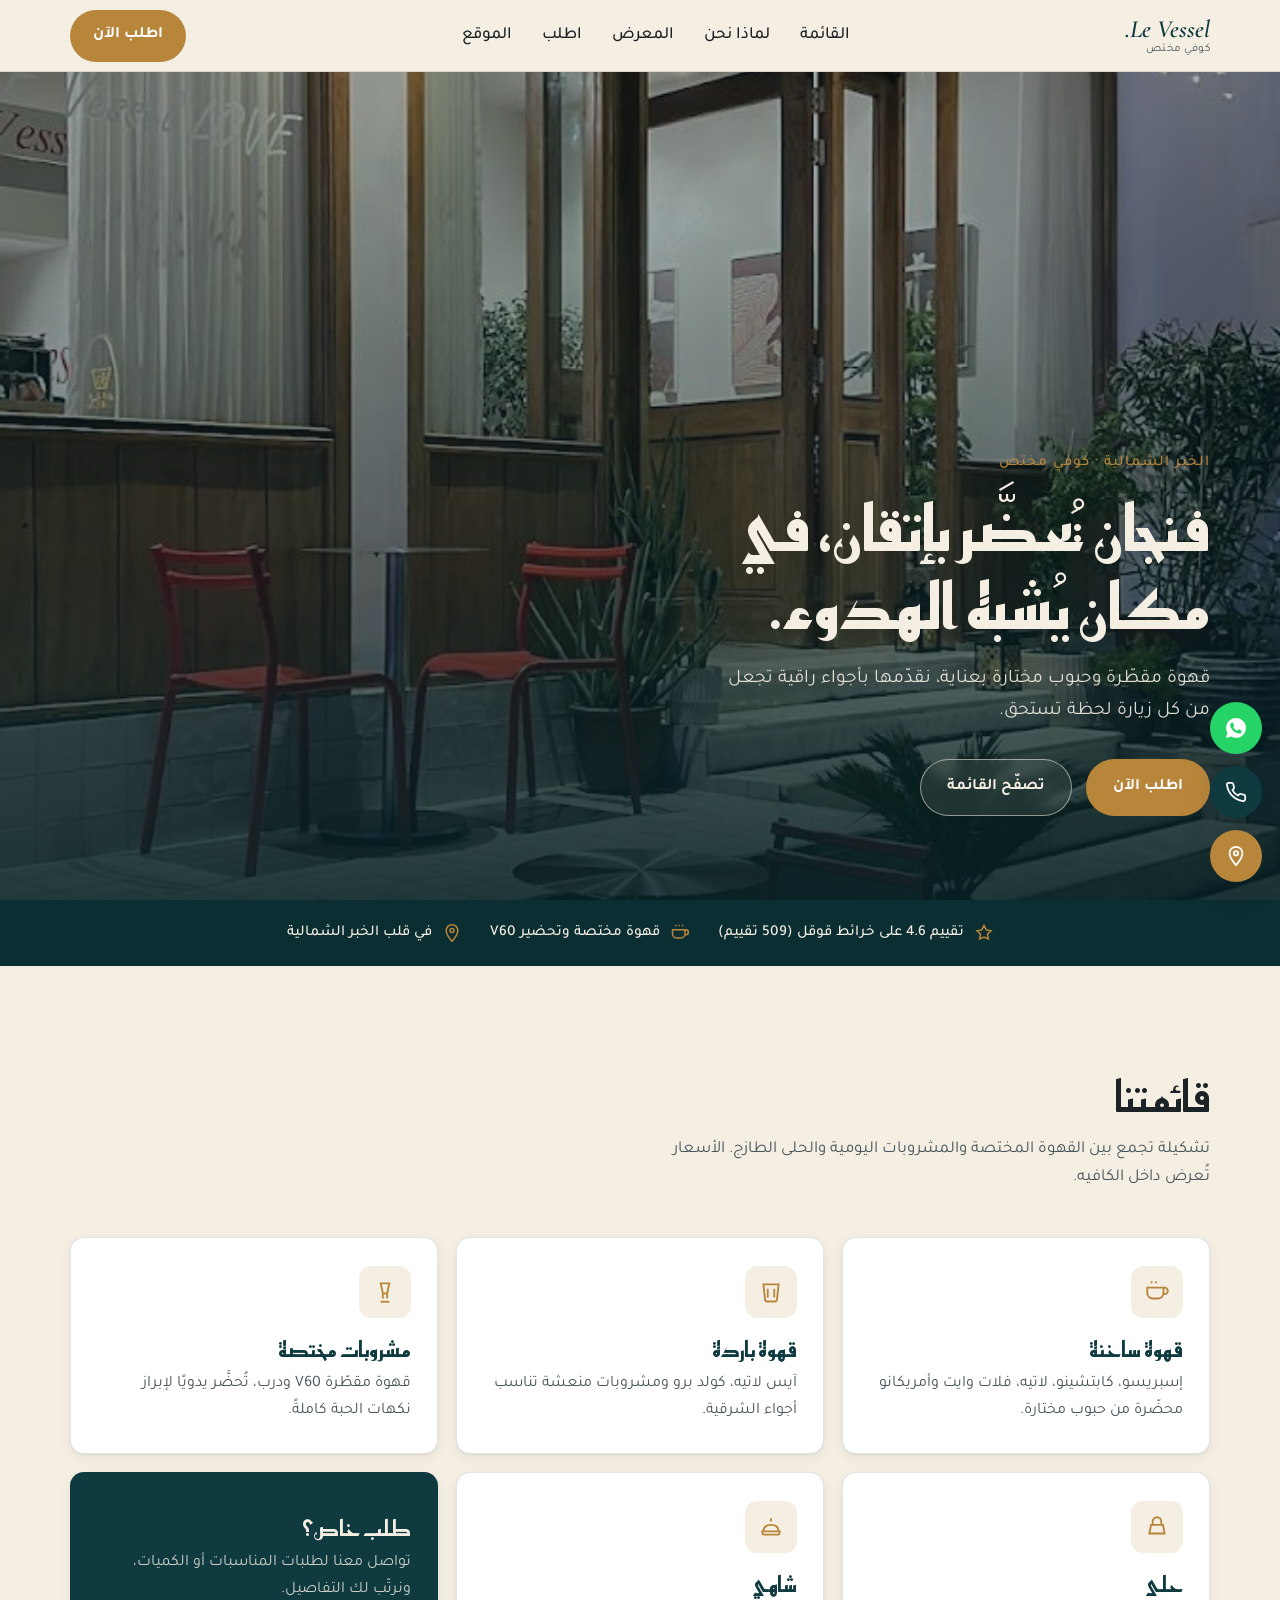
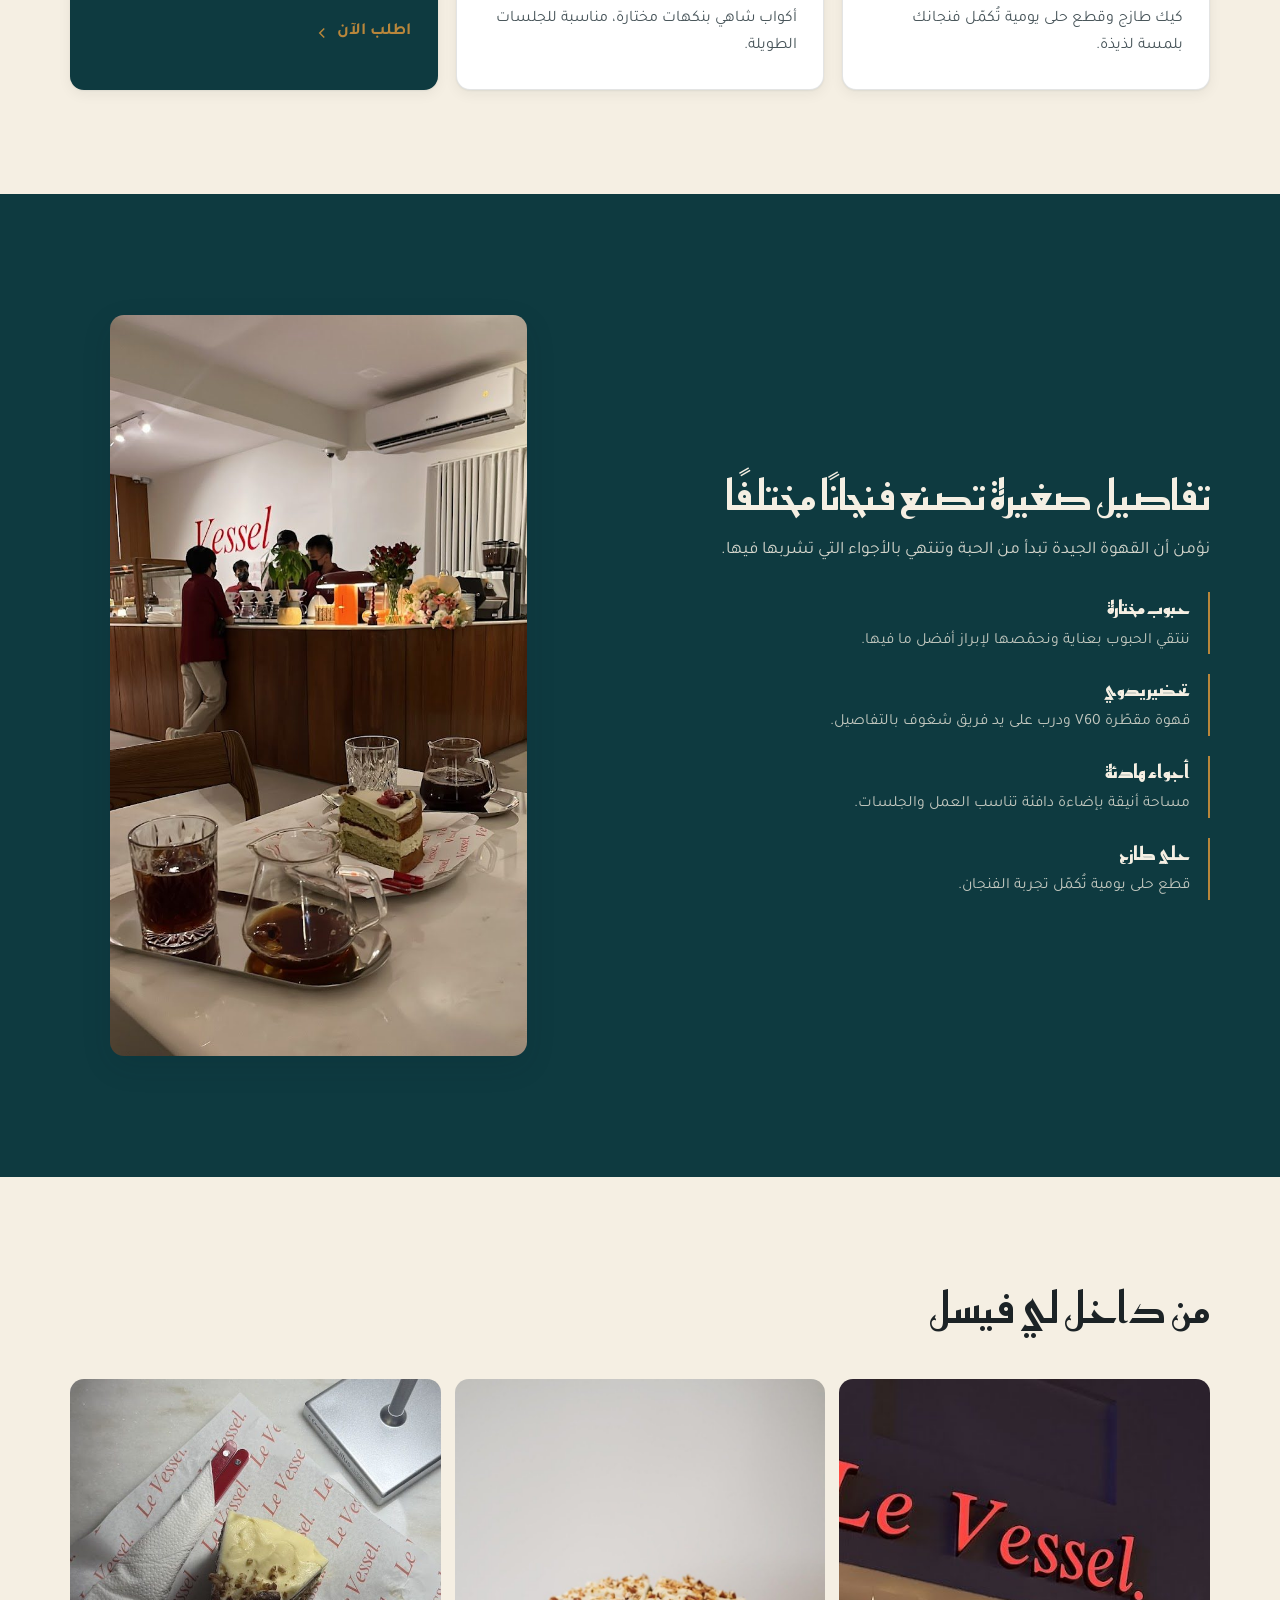
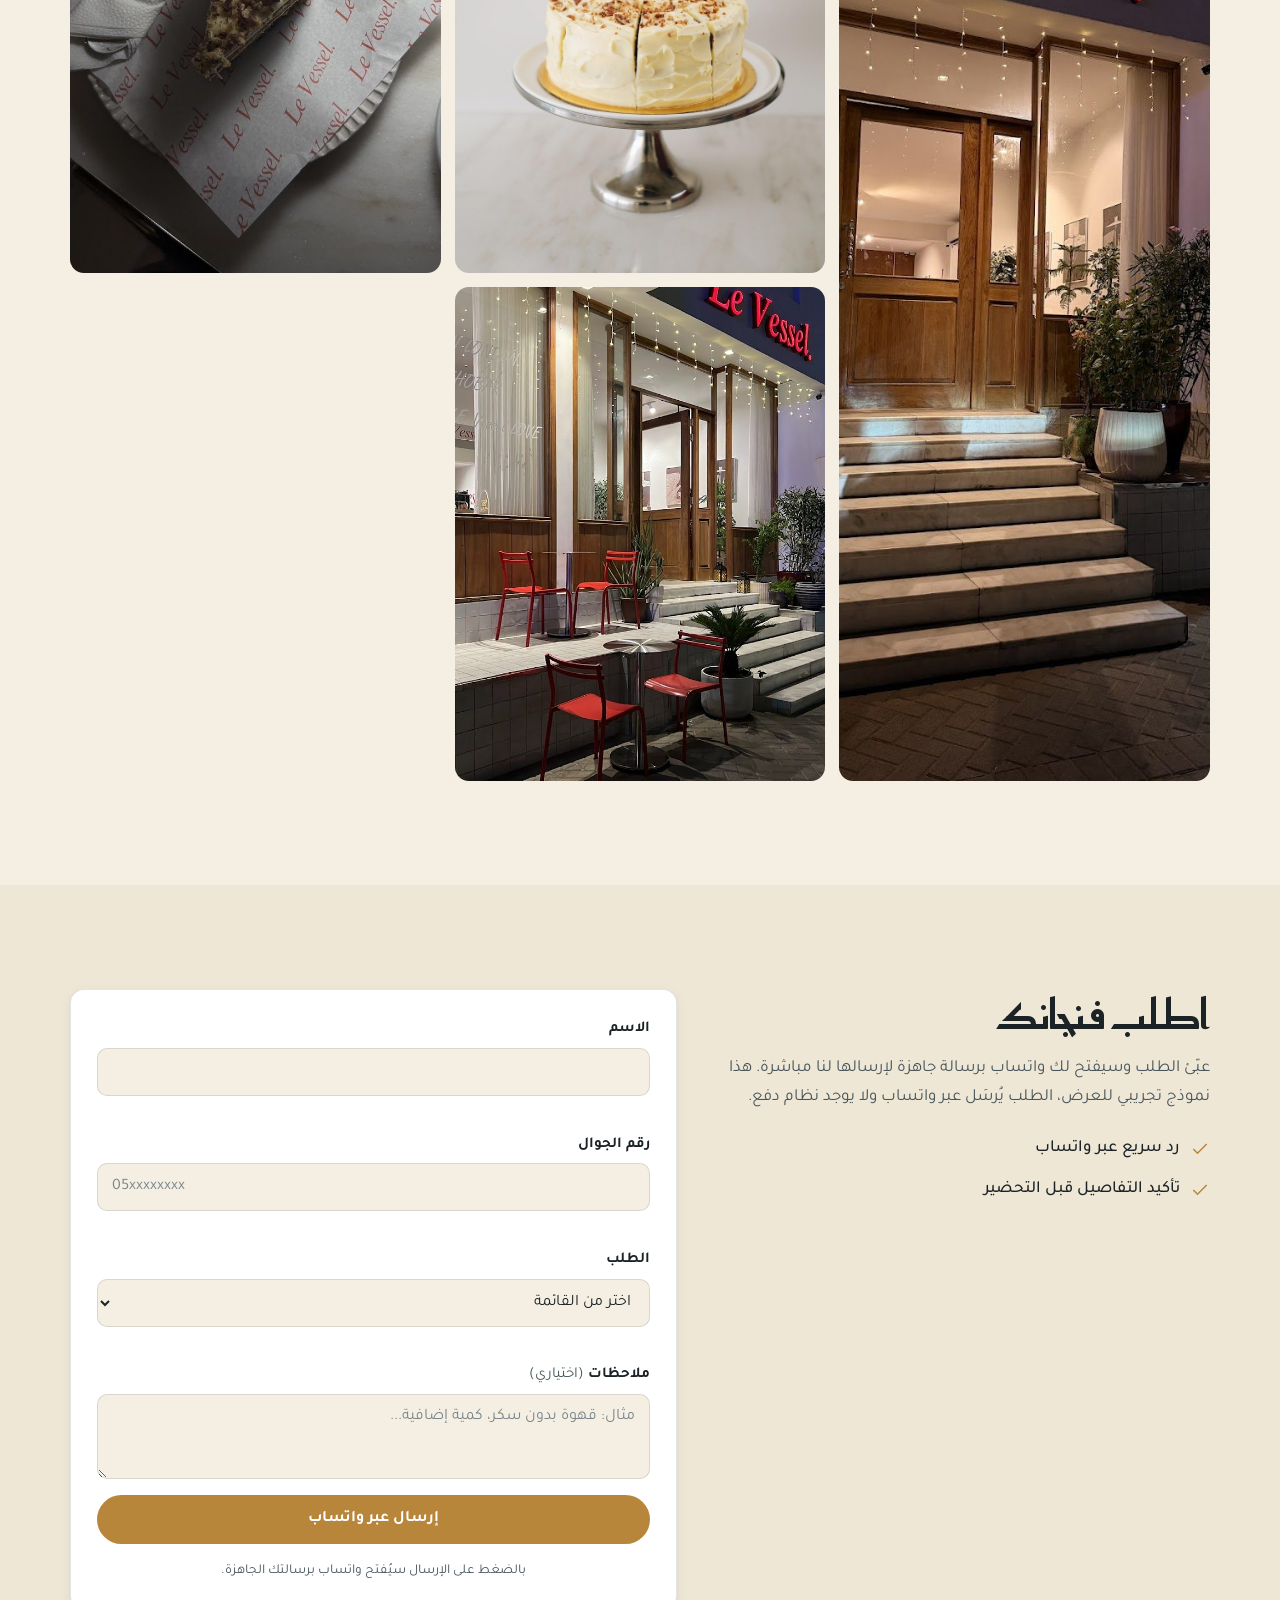
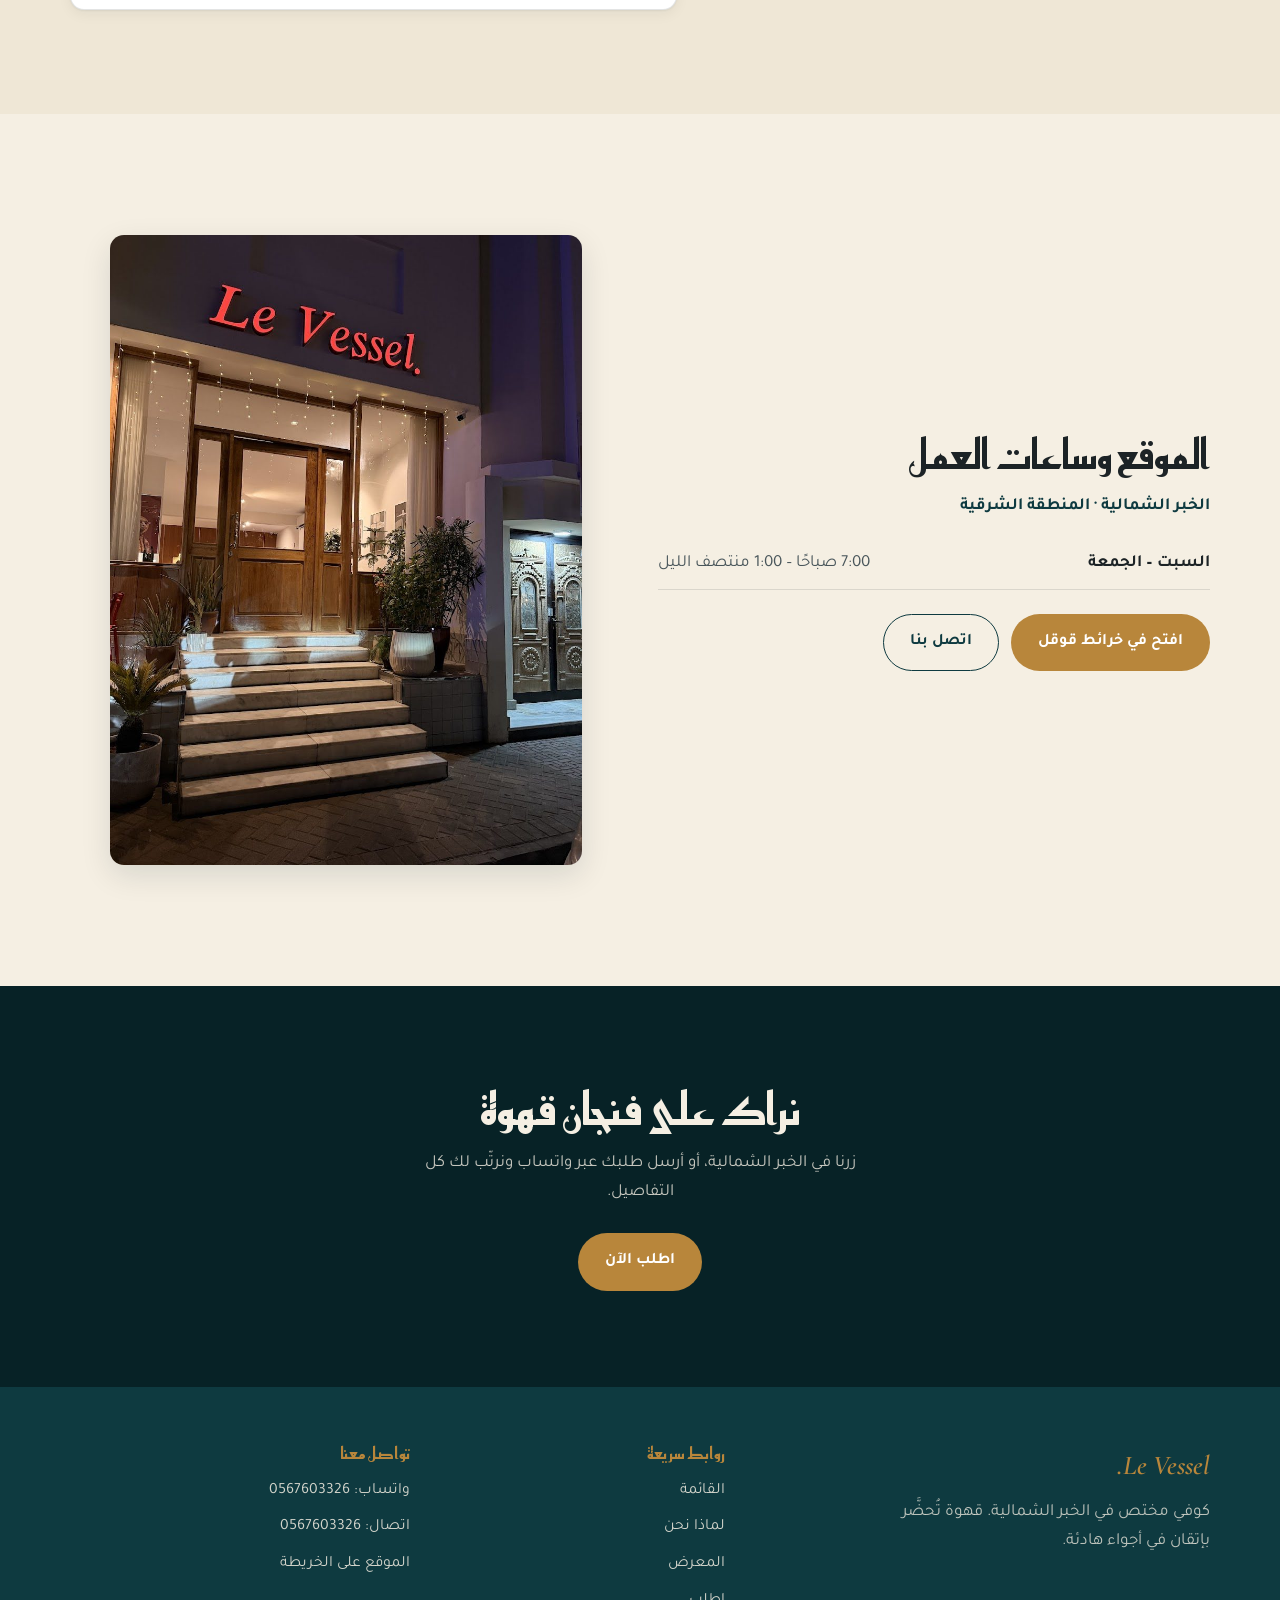
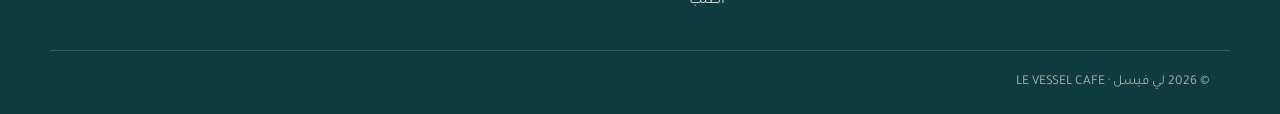
==== index.html @ 0764cb55 "LE VESSEL CAFE — Arabic RTL specialty coffee (Khobar, real photos, design-skills) Co-Authored-By: Cl" ====
<!DOCTYPE html>
<html lang="ar" dir="rtl">
<head>
<meta charset="UTF-8" />
<meta name="viewport" content="width=device-width, initial-scale=1" />
<title>لي فيسل · كوفي مختص في الخبر | LE VESSEL CAFE</title>
<meta name="description" content="لي فيسل (LE VESSEL) كوفي مختص في الخبر الشمالية. قهوة مقطّرة V60، مشروبات ساخنة وباردة، وحلى طازج في أجواء هادئة وأنيقة. تقييم 4.6 على خرائط قوقل." />
<meta name="theme-color" content="#0E3A40" />
<link rel="icon" href="favicon.svg" type="image/svg+xml" />

<!-- Open Graph -->
<meta property="og:type" content="website" />
<meta property="og:title" content="لي فيسل · كوفي مختص في الخبر" />
<meta property="og:description" content="قهوة مقطّرة V60، مشروبات مختصة وحلى طازج في أجواء هادئة بالخبر الشمالية. تقييم 4.6 على خرائط قوقل." />
<meta property="og:locale" content="ar_SA" />
<meta property="og:image" content="https://az212z.github.io/le-vessel-cafe/assets/img/lv-9766.jpg" />
<meta property="og:url" content="https://az212z.github.io/le-vessel-cafe/" />

<!-- Twitter -->
<meta name="twitter:card" content="summary_large_image" />
<meta name="twitter:title" content="لي فيسل · كوفي مختص في الخبر" />
<meta name="twitter:description" content="قهوة مقطّرة V60، مشروبات مختصة وحلى طازج في الخبر الشمالية. تقييم 4.6 على خرائط قوقل." />
<meta name="twitter:image" content="https://az212z.github.io/le-vessel-cafe/assets/img/lv-9766.jpg" />

<link rel="preconnect" href="https://fonts.googleapis.com" />
<link rel="preconnect" href="https://fonts.gstatic.com" crossorigin />
<link href="https://fonts.googleapis.com/css2?family=Reem+Kufi:wght@500;600;700&family=Tajawal:wght@400;500;700&family=Cormorant+Garamond:ital,wght@0,500;0,600;1,500&display=swap" rel="stylesheet" />
<link rel="stylesheet" href="assets/css/style.css" />

<script type="application/ld+json">
{
  "@context": "https://schema.org",
  "@type": "CafeOrCoffeeShop",
  "name": "LE VESSEL CAFE",
  "alternateName": "لي فيسل",
  "image": "https://az212z.github.io/le-vessel-cafe/assets/img/lv-9766.jpg",
  "servesCuisine": "Specialty Coffee",
  "telephone": "+966567603326",
  "address": {
    "@type": "PostalAddress",
    "addressLocality": "الخبر الشمالية",
    "addressRegion": "المنطقة الشرقية",
    "addressCountry": "SA"
  },
  "aggregateRating": {
    "@type": "AggregateRating",
    "ratingValue": "4.6",
    "reviewCount": "509"
  },
  "url": "https://az212z.github.io/le-vessel-cafe/",
  "priceRange": "$$",
  "openingHoursSpecification": [{
    "@type": "OpeningHoursSpecification",
    "dayOfWeek": ["Saturday","Sunday","Monday","Tuesday","Wednesday","Thursday","Friday"],
    "opens": "07:00",
    "closes": "01:00"
  }]
}
</script>
</head>
<body>

<!-- Preloader -->
<div id="preloader" aria-hidden="true">
  <span class="preloader-mark">Le Vessel.</span>
</div>

<!-- Header -->
<header class="site-header" id="top">
  <div class="container header-inner">
    <a href="#top" class="brand" aria-label="لي فيسل — الصفحة الرئيسية">
      <span class="brand-latin">Le Vessel.</span>
      <span class="brand-ar">كوفي مختص</span>
    </a>

    <nav class="nav-desktop" aria-label="التنقل الرئيسي">
      <a href="#menu">القائمة</a>
      <a href="#why">لماذا نحن</a>
      <a href="#gallery">المعرض</a>
      <a href="#order">اطلب</a>
      <a href="#location">الموقع</a>
    </nav>

    <a href="#order" class="btn btn-primary nav-cta">اطلب الآن</a>

    <button class="burger" id="burger" aria-label="فتح القائمة" aria-expanded="false" aria-controls="mobile-menu">
      <span></span><span></span><span></span>
    </button>
  </div>
</header>

<!-- Full-screen mobile menu -->
<div class="mobile-menu" id="mobile-menu" role="dialog" aria-modal="true" aria-label="قائمة التنقل" hidden>
  <button class="menu-close" id="menu-close" aria-label="إغلاق القائمة">
    <svg viewBox="0 0 24 24" width="28" height="28" fill="none" stroke="currentColor" stroke-width="2" stroke-linecap="round" aria-hidden="true"><path d="M6 6l12 12M18 6L6 18"/></svg>
  </button>
  <span class="menu-mark">Le Vessel.</span>
  <nav class="menu-links" aria-label="روابط القائمة">
    <a href="#menu">القائمة</a>
    <a href="#why">لماذا نحن</a>
    <a href="#gallery">المعرض</a>
    <a href="#order">اطلب</a>
    <a href="#location">الموقع</a>
  </nav>
  <a href="https://wa.me/966567603326" class="btn btn-primary menu-wa" target="_blank" rel="noopener">تواصل عبر واتساب</a>
</div>

<main>

<!-- Hero -->
<section class="hero" aria-label="مقدمة">
  <div class="hero-media">
    <img src="assets/img/lv-9766.jpg" alt="واجهة لي فيسل ليلاً مع طاولات خارجية وإضاءة دافئة" width="900" height="1200" fetchpriority="high" decoding="async" />
    <div class="hero-scrim"></div>
  </div>
  <div class="container hero-content">
    <p class="eyebrow reveal">الخبر الشمالية · كوفي مختص</p>
    <h1 class="reveal">فنجان يُحضَّر بإتقان، في مكان يُشبه الهدوء.</h1>
    <p class="hero-sub reveal">قهوة مقطّرة وحبوب مختارة بعناية، نقدّمها بأجواء راقية تجعل من كل زيارة لحظة تستحق.</p>
    <div class="hero-cta reveal">
      <a href="#order" class="btn btn-primary">اطلب الآن</a>
      <a href="#menu" class="btn btn-ghost-light">تصفّح القائمة</a>
    </div>
  </div>
</section>

<!-- Trust bar -->
<section class="trust" aria-label="مؤشرات الثقة">
  <div class="container trust-inner">
    <div class="chip">
      <svg viewBox="0 0 24 24" width="20" height="20" fill="none" stroke="currentColor" stroke-width="1.8" aria-hidden="true"><path d="M12 3l2.6 5.3 5.9.9-4.3 4.1 1 5.9L12 16.9 6.8 19.2l1-5.9L3.5 9.2l5.9-.9z"/></svg>
      <span>تقييم 4.6 على خرائط قوقل (509 تقييم)</span>
    </div>
    <div class="chip">
      <svg viewBox="0 0 24 24" width="20" height="20" fill="none" stroke="currentColor" stroke-width="1.8" aria-hidden="true"><path d="M18 8h1a3 3 0 0 1 0 6h-1"/><path d="M3 8h15v5a5 5 0 0 1-5 5H8a5 5 0 0 1-5-5z"/><path d="M7 2v2M11 2v2M15 2v2"/></svg>
      <span>قهوة مختصة وتحضير V60</span>
    </div>
    <div class="chip">
      <svg viewBox="0 0 24 24" width="20" height="20" fill="none" stroke="currentColor" stroke-width="1.8" aria-hidden="true"><path d="M12 2a7 7 0 0 0-7 7c0 5 7 13 7 13s7-8 7-13a7 7 0 0 0-7-7z"/><circle cx="12" cy="9" r="2.4"/></svg>
      <span>في قلب الخبر الشمالية</span>
    </div>
  </div>
</section>

<!-- Menu -->
<section class="section" id="menu" aria-labelledby="menu-title">
  <div class="container">
    <header class="section-head reveal">
      <h2 id="menu-title">قائمتنا</h2>
      <p>تشكيلة تجمع بين القهوة المختصة والمشروبات اليومية والحلى الطازج. الأسعار تُعرض داخل الكافيه.</p>
    </header>

    <div class="menu-grid">
      <article class="menu-card reveal">
        <div class="menu-card-icon" aria-hidden="true">
          <svg viewBox="0 0 24 24" width="26" height="26" fill="none" stroke="currentColor" stroke-width="1.7"><path d="M18 8h1a3 3 0 0 1 0 6h-1"/><path d="M3 8h15v5a5 5 0 0 1-5 5H8a5 5 0 0 1-5-5z"/><path d="M7 2v2M11 2v2"/></svg>
        </div>
        <h3>قهوة ساخنة</h3>
        <p>إسبريسو، كابتشينو، لاتيه، فلات وايت وأمريكانو محضّرة من حبوب مختارة.</p>
      </article>

      <article class="menu-card reveal">
        <div class="menu-card-icon" aria-hidden="true">
          <svg viewBox="0 0 24 24" width="26" height="26" fill="none" stroke="currentColor" stroke-width="1.7"><path d="M5 5h14l-1.5 14a2 2 0 0 1-2 1.8H8.5a2 2 0 0 1-2-1.8z"/><path d="M9 9v8M15 9v8"/></svg>
        </div>
        <h3>قهوة باردة</h3>
        <p>آيس لاتيه، كولد برو ومشروبات منعشة تناسب أجواء الشرقية.</p>
      </article>

      <article class="menu-card reveal">
        <div class="menu-card-icon" aria-hidden="true">
          <svg viewBox="0 0 24 24" width="26" height="26" fill="none" stroke="currentColor" stroke-width="1.7"><path d="M8 4h8l-2 9a6 6 0 0 1-4 0z"/><path d="M10 13v5M14 13v5"/><path d="M8 21h8"/></svg>
        </div>
        <h3>مشروبات مختصة</h3>
        <p>قهوة مقطّرة V60 ودرب، تُحضَّر يدويًا لإبراز نكهات الحبة كاملةً.</p>
      </article>

      <article class="menu-card reveal">
        <div class="menu-card-icon" aria-hidden="true">
          <svg viewBox="0 0 24 24" width="26" height="26" fill="none" stroke="currentColor" stroke-width="1.7"><path d="M4 18h16M5 18l1.5-8h11L19 18"/><path d="M8 10V7a4 4 0 0 1 8 0v3"/></svg>
        </div>
        <h3>حلى</h3>
        <p>كيك طازج وقطع حلى يومية تُكمّل فنجانك بلمسة لذيذة.</p>
      </article>

      <article class="menu-card reveal">
        <div class="menu-card-icon" aria-hidden="true">
          <svg viewBox="0 0 24 24" width="26" height="26" fill="none" stroke="currentColor" stroke-width="1.7"><path d="M6 19h12a2 2 0 0 0 2-2v-1H4v1a2 2 0 0 0 2 2z"/><path d="M5 16c0-4 2-6 7-6s7 2 7 6"/><path d="M12 4v3"/></svg>
        </div>
        <h3>شاهي</h3>
        <p>أكواب شاهي بنكهات مختارة، مناسبة للجلسات الطويلة.</p>
      </article>

      <article class="menu-card menu-card-accent reveal">
        <h3>طلب خاص؟</h3>
        <p>تواصل معنا لطلبات المناسبات أو الكميات، ونرتّب لك التفاصيل.</p>
        <a href="#order" class="link-arrow">اطلب الآن
          <svg viewBox="0 0 24 24" width="18" height="18" fill="none" stroke="currentColor" stroke-width="2" aria-hidden="true"><path d="M15 6l-6 6 6 6"/></svg>
        </a>
      </article>
    </div>
  </div>
</section>

<!-- Why us -->
<section class="section section-deep" id="why" aria-labelledby="why-title">
  <div class="container why-layout">
    <div class="why-text reveal">
      <h2 id="why-title">تفاصيل صغيرة تصنع فنجانًا مختلفًا</h2>
      <p class="why-lead">نؤمن أن القهوة الجيدة تبدأ من الحبة وتنتهي بالأجواء التي تشربها فيها.</p>
      <ul class="why-list">
        <li>
          <strong>حبوب مختارة</strong>
          <span>ننتقي الحبوب بعناية ونحمّصها لإبراز أفضل ما فيها.</span>
        </li>
        <li>
          <strong>تحضير يدوي</strong>
          <span>قهوة مقطّرة V60 ودرب على يد فريق شغوف بالتفاصيل.</span>
        </li>
        <li>
          <strong>أجواء هادئة</strong>
          <span>مساحة أنيقة بإضاءة دافئة تناسب العمل والجلسات.</span>
        </li>
        <li>
          <strong>حلى طازج</strong>
          <span>قطع حلى يومية تُكمّل تجربة الفنجان.</span>
        </li>
      </ul>
    </div>
    <figure class="why-media reveal">
      <img src="assets/img/lv-19454.jpg" alt="ركن التحضير في لي فيسل مع أدوات القهوة المقطّرة والورود" width="675" height="1200" loading="lazy" decoding="async" />
    </figure>
  </div>
</section>

<!-- Gallery -->
<section class="section" id="gallery" aria-labelledby="gallery-title">
  <div class="container">
    <header class="section-head reveal">
      <h2 id="gallery-title">من داخل لي فيسل</h2>
    </header>
    <div class="gallery-grid">
      <button class="gallery-item g-tall reveal" data-full="assets/img/lv-32272.jpg" aria-label="عرض صورة واجهة الكافيه ليلاً">
        <img src="assets/img/lv-32272.jpg" alt="مدخل لي فيسل ليلاً مع لافتة مضيئة ودرجات وأصص نباتات" width="675" height="900" loading="lazy" decoding="async" />
      </button>
      <button class="gallery-item reveal" data-full="assets/img/lv-12966.jpg" aria-label="عرض صورة كيك بكريمة بيضاء">
        <img src="assets/img/lv-12966.jpg" alt="كيك بكريمة بيضاء ومكسرات على حامل فضي" width="800" height="1200" loading="lazy" decoding="async" />
      </button>
      <button class="gallery-item reveal" data-full="assets/img/lv-6936.jpg" aria-label="عرض صورة قطعة كيك على ورق لي فيسل">
        <img src="assets/img/lv-6936.jpg" alt="قطعة كيك على ورق مطبوع بشعار لي فيسل" width="675" height="1200" loading="lazy" decoding="async" />
      </button>
      <button class="gallery-item g-wide reveal" data-full="assets/img/lv-9766.jpg" aria-label="عرض صورة الجلسة الخارجية">
        <img src="assets/img/lv-9766.jpg" alt="جلسة خارجية بكراسي حمراء أمام لي فيسل مع إضاءة معلّقة" width="675" height="1200" loading="lazy" decoding="async" />
      </button>
    </div>
  </div>
</section>

<!-- Order form -->
<section class="section section-cream" id="order" aria-labelledby="order-title">
  <div class="container order-layout">
    <div class="order-intro reveal">
      <h2 id="order-title">اطلب فنجانك</h2>
      <p>عبّئ الطلب وسيفتح لك واتساب برسالة جاهزة لإرسالها لنا مباشرة. هذا نموذج تجريبي للعرض، الطلب يُرسَل عبر واتساب ولا يوجد نظام دفع.</p>
      <ul class="order-perks">
        <li>
          <svg viewBox="0 0 24 24" width="20" height="20" fill="none" stroke="currentColor" stroke-width="1.8" aria-hidden="true"><path d="M20 6L9 17l-5-5"/></svg>
          رد سريع عبر واتساب
        </li>
        <li>
          <svg viewBox="0 0 24 24" width="20" height="20" fill="none" stroke="currentColor" stroke-width="1.8" aria-hidden="true"><path d="M20 6L9 17l-5-5"/></svg>
          تأكيد التفاصيل قبل التحضير
        </li>
      </ul>
    </div>

    <form class="order-form reveal" id="order-form" novalidate>
      <div class="field">
        <label for="name">الاسم</label>
        <input type="text" id="name" name="name" autocomplete="name" required />
        <p class="field-error" data-for="name"></p>
      </div>
      <div class="field">
        <label for="phone">رقم الجوال</label>
        <input type="tel" id="phone" name="phone" inputmode="tel" autocomplete="tel" placeholder="05xxxxxxxx" required />
        <p class="field-error" data-for="phone"></p>
      </div>
      <div class="field">
        <label for="drink">الطلب</label>
        <select id="drink" name="drink" required>
          <option value="" disabled selected>اختر من القائمة</option>
          <option value="قهوة ساخنة">قهوة ساخنة</option>
          <option value="قهوة باردة">قهوة باردة</option>
          <option value="قهوة مقطّرة V60 / درب">قهوة مقطّرة V60 / درب</option>
          <option value="حلى">حلى</option>
          <option value="شاهي">شاهي</option>
        </select>
        <p class="field-error" data-for="drink"></p>
      </div>
      <div class="field">
        <label for="notes">ملاحظات <span class="opt">(اختياري)</span></label>
        <textarea id="notes" name="notes" rows="3" placeholder="مثال: قهوة بدون سكر، كمية إضافية..."></textarea>
      </div>
      <button type="submit" class="btn btn-primary btn-block" id="order-submit">
        <span class="btn-label">إرسال عبر واتساب</span>
      </button>
      <p class="form-note">بالضغط على الإرسال سيُفتح واتساب برسالتك الجاهزة.</p>
    </form>
  </div>
</section>

<!-- Location -->
<section class="section" id="location" aria-labelledby="location-title">
  <div class="container location-layout">
    <div class="location-text reveal">
      <h2 id="location-title">الموقع وساعات العمل</h2>
      <p class="location-city">الخبر الشمالية · المنطقة الشرقية</p>
      <dl class="hours">
        <div><dt>السبت – الجمعة</dt><dd>7:00 صباحًا – 1:00 منتصف الليل</dd></div>
      </dl>
      <div class="location-cta">
        <a href="https://www.google.com/maps/search/?api=1&query=LE%20VESSEL%20CAFE%20Khobar" class="btn btn-primary" target="_blank" rel="noopener">افتح في خرائط قوقل</a>
        <a href="tel:0567603326" class="btn btn-ghost">اتصل بنا</a>
      </div>
    </div>
    <figure class="location-media reveal">
      <img src="assets/img/lv-32272.jpg" alt="مدخل لي فيسل المضاء ليلاً" width="675" height="900" loading="lazy" decoding="async" />
    </figure>
  </div>
</section>

<!-- Final CTA -->
<section class="final-cta" aria-labelledby="final-title">
  <div class="container final-inner reveal">
    <h2 id="final-title">نراك على فنجان قهوة</h2>
    <p>زرنا في الخبر الشمالية، أو أرسل طلبك عبر واتساب ونرتّب لك كل التفاصيل.</p>
    <a href="#order" class="btn btn-primary">اطلب الآن</a>
  </div>
</section>

</main>

<!-- Footer -->
<footer class="site-footer">
  <div class="container footer-grid">
    <div class="footer-brand">
      <span class="brand-latin">Le Vessel.</span>
      <p>كوفي مختص في الخبر الشمالية. قهوة تُحضَّر بإتقان في أجواء هادئة.</p>
    </div>
    <nav class="footer-links" aria-label="روابط سريعة">
      <h3>روابط سريعة</h3>
      <a href="#menu">القائمة</a>
      <a href="#why">لماذا نحن</a>
      <a href="#gallery">المعرض</a>
      <a href="#order">اطلب</a>
    </nav>
    <div class="footer-contact">
      <h3>تواصل معنا</h3>
      <a href="https://wa.me/966567603326" target="_blank" rel="noopener">واتساب: 0567603326</a>
      <a href="tel:0567603326">اتصال: 0567603326</a>
      <a href="https://www.google.com/maps/search/?api=1&query=LE%20VESSEL%20CAFE%20Khobar" target="_blank" rel="noopener">الموقع على الخريطة</a>
    </div>
  </div>
  <div class="container footer-bottom">
    <span>© 2026 لي فيسل · LE VESSEL CAFE</span>
  </div>
</footer>

<!-- Floating actions -->
<div class="fabs" aria-label="إجراءات سريعة">
  <a href="https://wa.me/966567603326" class="fab fab-wa" target="_blank" rel="noopener" aria-label="تواصل عبر واتساب">
    <svg viewBox="0 0 24 24" width="24" height="24" fill="currentColor" aria-hidden="true"><path d="M12.04 2C6.58 2 2.13 6.45 2.13 11.91c0 1.75.46 3.46 1.32 4.97L2 22l5.25-1.38a9.9 9.9 0 0 0 4.79 1.22h.01c5.46 0 9.91-4.45 9.91-9.91C21.96 6.45 17.5 2 12.04 2zm5.8 14.18c-.24.68-1.42 1.31-1.95 1.36-.5.05-1.13.07-1.83-.11-.42-.13-.96-.31-1.66-.61-2.92-1.26-4.82-4.2-4.97-4.4-.15-.2-1.19-1.58-1.19-3.01 0-1.43.75-2.13 1.02-2.42.27-.29.58-.36.78-.36.19 0 .39 0 .56.01.18.01.42-.07.66.5.24.59.82 2.02.89 2.17.07.15.12.32.02.51-.09.2-.14.32-.27.49-.14.17-.29.38-.41.51-.14.15-.28.31-.12.59.15.29.68 1.12 1.46 1.81 1 .89 1.85 1.17 2.13 1.31.27.15.43.12.58-.07.15-.2.67-.78.85-1.05.18-.27.36-.22.6-.13.24.09 1.55.73 1.81.86.27.13.44.2.51.31.07.12.07.66-.17 1.34z"/></svg>
  </a>
  <a href="tel:0567603326" class="fab fab-call" aria-label="اتصل بنا">
    <svg viewBox="0 0 24 24" width="22" height="22" fill="none" stroke="currentColor" stroke-width="1.9" aria-hidden="true"><path d="M22 16.9v3a2 2 0 0 1-2.2 2 19.8 19.8 0 0 1-8.6-3.1 19.5 19.5 0 0 1-6-6A19.8 19.8 0 0 1 2.1 4.2 2 2 0 0 1 4.1 2h3a2 2 0 0 1 2 1.7c.1 1 .4 1.9.7 2.8a2 2 0 0 1-.5 2.1L8.1 9.9a16 16 0 0 0 6 6l1.3-1.3a2 2 0 0 1 2.1-.4c.9.3 1.8.6 2.8.7a2 2 0 0 1 1.7 2z"/></svg>
  </a>
  <a href="https://www.google.com/maps/search/?api=1&query=LE%20VESSEL%20CAFE%20Khobar" class="fab fab-maps" target="_blank" rel="noopener" aria-label="الموقع على الخريطة">
    <svg viewBox="0 0 24 24" width="22" height="22" fill="none" stroke="currentColor" stroke-width="1.9" aria-hidden="true"><path d="M12 2a7 7 0 0 0-7 7c0 5 7 13 7 13s7-8 7-13a7 7 0 0 0-7-7z"/><circle cx="12" cy="9" r="2.4"/></svg>
  </a>
</div>

<!-- Lightbox -->
<div class="lightbox" id="lightbox" hidden>
  <button class="lightbox-close" id="lightbox-close" aria-label="إغلاق الصورة">
    <svg viewBox="0 0 24 24" width="26" height="26" fill="none" stroke="currentColor" stroke-width="2" stroke-linecap="round" aria-hidden="true"><path d="M6 6l12 12M18 6L6 18"/></svg>
  </button>
  <img id="lightbox-img" src="" alt="صورة مكبّرة من معرض لي فيسل" />
</div>

<!-- Toast -->
<div class="toast" id="toast" role="status" aria-live="polite"></div>

<script src="assets/js/main.js"></script>
</body>
</html>
---- assets/css/style.css ----
/* ===== LE VESSEL CAFE — refined vessel design system ===== */
:root{
  --teal:#0E3A40;        /* deep teal/navy base */
  --teal-700:#0B2E33;
  --teal-900:#072226;
  --cream:#F5EFE3;       /* warm cream */
  --cream-2:#EFE7D6;
  --brass:#B8863B;       /* brass accent */
  --brass-700:#9C6F2C;
  --ink:#1C2326;         /* off-black text */
  --ink-soft:#48555A;
  --on-teal:#F5EFE3;
  --line:rgba(28,35,38,.12);
  --line-deep:rgba(245,239,227,.16);

  --radius:14px;
  --radius-sm:10px;

  --shadow-sm:0 1px 2px rgba(7,34,38,.06), 0 4px 14px rgba(7,34,38,.06);
  --shadow-md:0 10px 30px rgba(7,34,38,.12);

  --ease-out:cubic-bezier(0.23,1,0.32,1);
  --ease-in-out:cubic-bezier(0.77,0,0.175,1);

  --container:1180px;
  --header-h:72px;

  --font-display:"Reem Kufi", "Tajawal", sans-serif;
  --font-body:"Tajawal", system-ui, sans-serif;
  --font-latin:"Cormorant Garamond", serif;
}

*,*::before,*::after{box-sizing:border-box;}
html{scroll-behavior:smooth;}
body{
  margin:0;
  font-family:var(--font-body);
  background:var(--cream);
  color:var(--ink);
  font-size:17px;
  line-height:1.7;
  -webkit-font-smoothing:antialiased;
  overflow-x:hidden;
}
h1,h2,h3{font-family:var(--font-display);line-height:1.25;margin:0;font-weight:600;}
p{margin:0;}
img{display:block;max-width:100%;}
a{color:inherit;text-decoration:none;}

.container{width:100%;max-width:var(--container);margin-inline:auto;padding-inline:20px;}

/* focus */
:focus-visible{outline:3px solid var(--brass);outline-offset:2px;border-radius:6px;}

/* ===== Buttons ===== */
.btn{
  display:inline-flex;align-items:center;justify-content:center;gap:8px;
  font-family:var(--font-body);font-weight:700;font-size:1rem;
  padding:14px 26px;border-radius:999px;border:1.5px solid transparent;
  cursor:pointer;min-height:48px;
  transition:transform .16s var(--ease-out), background-color .2s ease, color .2s ease, border-color .2s ease;
}
.btn:active{transform:scale(.97);}
.btn-primary{background:var(--brass);color:#fff;}
.btn-primary:hover{background:var(--brass-700);}
.btn-ghost{background:transparent;color:var(--teal);border-color:var(--teal);}
.btn-ghost:hover{background:var(--teal);color:var(--on-teal);}
.btn-ghost-light{background:rgba(245,239,227,.1);color:var(--cream);border-color:rgba(245,239,227,.55);backdrop-filter:blur(4px);}
.btn-ghost-light:hover{background:var(--cream);color:var(--teal);}
.btn-block{width:100%;}

/* ===== Preloader ===== */
#preloader{
  position:fixed;inset:0;z-index:1000;background:var(--teal);
  display:flex;align-items:center;justify-content:center;
  transition:opacity .5s ease;
}
#preloader.hidden{opacity:0;}
.preloader-mark{font-family:var(--font-latin);font-style:italic;color:var(--brass);font-size:clamp(2rem,8vw,3.5rem);letter-spacing:.5px;}

/* ===== Header ===== */
.site-header{
  position:sticky;top:0;z-index:90;height:var(--header-h);
  background:rgba(245,239,227,.85);backdrop-filter:blur(12px);
  border-bottom:1px solid var(--line);
}
.header-inner{display:flex;align-items:center;justify-content:space-between;height:var(--header-h);gap:16px;}
.brand{display:flex;flex-direction:column;line-height:1;gap:2px;}
.brand-latin{font-family:var(--font-latin);font-style:italic;font-weight:600;font-size:1.55rem;color:var(--teal);}
.brand-ar{font-family:var(--font-body);font-size:.72rem;color:var(--ink-soft);letter-spacing:.5px;}
.nav-desktop{display:none;gap:30px;}
.nav-desktop a{font-weight:500;color:var(--ink);position:relative;padding:6px 0;transition:color .2s ease;}
.nav-desktop a::after{content:"";position:absolute;bottom:0;inset-inline:0;height:2px;background:var(--brass);transform:scaleX(0);transform-origin:center;transition:transform .25s var(--ease-out);}
.nav-desktop a:hover{color:var(--teal);}
.nav-desktop a:hover::after{transform:scaleX(1);}
.nav-cta{display:none;padding:11px 22px;min-height:44px;}

.burger{display:flex;flex-direction:column;justify-content:center;gap:5px;width:46px;height:46px;background:transparent;border:none;cursor:pointer;padding:10px;}
.burger span{height:2.4px;width:100%;background:var(--teal);border-radius:2px;transition:transform .25s var(--ease-out), opacity .2s ease;}

/* ===== Full-screen mobile menu ===== */
.mobile-menu{
  position:fixed;inset:0;z-index:120;width:100vw;height:100dvh;
  background:var(--teal);color:var(--cream);
  display:flex;flex-direction:column;align-items:center;justify-content:center;gap:26px;
  opacity:0;transition:opacity .3s var(--ease-out);
}
.mobile-menu[hidden]{display:none;}
.mobile-menu.open{opacity:1;}
.menu-close{position:absolute;top:20px;inset-inline-end:20px;width:48px;height:48px;background:transparent;border:1px solid var(--line-deep);border-radius:50%;color:var(--cream);display:flex;align-items:center;justify-content:center;cursor:pointer;}
.menu-mark{font-family:var(--font-latin);font-style:italic;color:var(--brass);font-size:2rem;margin-bottom:6px;}
.menu-links{display:flex;flex-direction:column;align-items:center;gap:18px;}
.menu-links a{font-family:var(--font-display);font-size:1.6rem;font-weight:500;color:var(--cream);}
.menu-links a:hover{color:var(--brass);}
.menu-wa{margin-top:10px;}

/* ===== Hero ===== */
.hero{position:relative;min-height:92dvh;display:flex;align-items:flex-end;color:var(--cream);overflow:hidden;}
.hero-media{position:absolute;inset:0;z-index:0;}
.hero-media img{width:100%;height:100%;object-fit:cover;}
.hero-scrim{position:absolute;inset:0;background:linear-gradient(180deg,rgba(7,34,38,.35) 0%,rgba(7,34,38,.55) 55%,rgba(7,34,38,.88) 100%);}
.hero-content{position:relative;z-index:1;padding-block:64px;}
.eyebrow{font-weight:500;letter-spacing:1px;color:var(--brass);text-transform:none;margin-bottom:14px;font-size:.95rem;}
.hero h1{font-size:clamp(2.1rem,7vw,3.9rem);font-weight:700;max-width:14ch;margin-bottom:18px;}
.hero-sub{font-size:clamp(1rem,2.4vw,1.2rem);max-width:46ch;color:rgba(245,239,227,.9);margin-bottom:30px;}
.hero-cta{display:flex;flex-wrap:wrap;gap:14px;}

/* ===== Trust ===== */
.trust{background:var(--teal-700);color:var(--cream);}
.trust-inner{display:flex;flex-wrap:wrap;gap:14px 28px;justify-content:center;padding-block:20px;}
.chip{display:inline-flex;align-items:center;gap:10px;font-size:.95rem;font-weight:500;}
.chip svg{color:var(--brass);flex:none;}

/* ===== Sections ===== */
.section{padding-block:clamp(56px,9vw,104px);}
.section-deep{background:var(--teal);color:var(--cream);}
.section-cream{background:var(--cream-2);}
.section-head{max-width:62ch;margin-bottom:44px;}
.section-head h2{font-size:clamp(1.7rem,4.5vw,2.7rem);margin-bottom:12px;}
.section-head p{color:var(--ink-soft);font-size:1.05rem;}
.section-deep .section-head p{color:rgba(245,239,227,.78);}

/* ===== Menu grid ===== */
.menu-grid{display:grid;grid-template-columns:1fr;gap:18px;}
.menu-card{
  background:#fff;border:1px solid var(--line);border-radius:var(--radius);padding:28px 26px;
  box-shadow:var(--shadow-sm);transition:transform .25s var(--ease-out), box-shadow .25s var(--ease-out);
}
.menu-card:hover{transform:translateY(-4px);box-shadow:var(--shadow-md);}
.menu-card-icon{width:52px;height:52px;border-radius:12px;background:var(--cream);color:var(--brass);display:flex;align-items:center;justify-content:center;margin-bottom:18px;}
.menu-card h3{font-size:1.35rem;margin-bottom:8px;color:var(--teal);}
.menu-card p{color:var(--ink-soft);font-size:1rem;}
.menu-card-accent{background:var(--teal);color:var(--cream);border-color:transparent;display:flex;flex-direction:column;justify-content:center;}
.menu-card-accent h3{color:var(--cream);}
.menu-card-accent p{color:rgba(245,239,227,.82);margin-bottom:14px;}
.link-arrow{display:inline-flex;align-items:center;gap:6px;color:var(--brass);font-weight:700;}
.link-arrow svg{transition:transform .2s var(--ease-out);}
.link-arrow:hover svg{transform:translateX(-4px);}

/* ===== Why ===== */
.why-layout{display:grid;grid-template-columns:1fr;gap:36px;align-items:center;}
.why-text h2{font-size:clamp(1.7rem,4.5vw,2.6rem);margin-bottom:14px;}
.why-lead{color:rgba(245,239,227,.85);font-size:1.1rem;margin-bottom:26px;}
.why-list{list-style:none;margin:0;padding:0;display:grid;gap:20px;}
.why-list li{display:grid;gap:4px;padding-inline-start:18px;border-inline-start:2px solid var(--brass);}
.why-list strong{font-family:var(--font-display);font-size:1.15rem;color:var(--cream);}
.why-list span{color:rgba(245,239,227,.78);font-size:.98rem;}
.why-media img{border-radius:var(--radius);width:100%;height:auto;box-shadow:var(--shadow-md);}

/* ===== Gallery ===== */
.gallery-grid{display:grid;grid-template-columns:repeat(2,1fr);gap:14px;}
.gallery-item{padding:0;border:none;background:none;cursor:pointer;border-radius:var(--radius);overflow:hidden;position:relative;}
.gallery-item img{width:100%;height:100%;object-fit:cover;aspect-ratio:3/4;transition:transform .4s var(--ease-out);}
.gallery-item:hover img{transform:scale(1.05);}
.g-tall{grid-row:span 2;}
.g-tall img{aspect-ratio:3/5;}

/* ===== Order ===== */
.order-layout{display:grid;grid-template-columns:1fr;gap:36px;align-items:start;}
.order-intro h2{font-size:clamp(1.7rem,4.5vw,2.6rem);margin-bottom:14px;}
.order-intro p{color:var(--ink-soft);margin-bottom:22px;}
.order-perks{list-style:none;margin:0;padding:0;display:grid;gap:12px;}
.order-perks li{display:flex;align-items:center;gap:10px;font-weight:500;}
.order-perks svg{color:var(--brass);flex:none;}
.order-form{background:#fff;border:1px solid var(--line);border-radius:var(--radius);padding:26px;box-shadow:var(--shadow-sm);display:grid;gap:16px;}
.field{display:grid;gap:6px;}
.field label{font-weight:700;font-size:.95rem;}
.field .opt{font-weight:400;color:var(--ink-soft);}
.field input,.field select,.field textarea{
  font-family:var(--font-body);font-size:1rem;width:100%;
  padding:13px 14px;border:1.5px solid var(--line);border-radius:var(--radius-sm);
  background:var(--cream);color:var(--ink);min-height:48px;transition:border-color .2s ease;
}
.field textarea{resize:vertical;min-height:80px;}
.field input::placeholder,.field textarea::placeholder{color:#7a868b;}
.field input:focus,.field select:focus,.field textarea:focus{outline:none;border-color:var(--brass);}
.field input.invalid,.field select.invalid{border-color:#C0392B;}
.field-error{color:#C0392B;font-size:.85rem;min-height:1em;}
.form-note{color:var(--ink-soft);font-size:.85rem;text-align:center;}

/* ===== Location ===== */
.location-layout{display:grid;grid-template-columns:1fr;gap:36px;align-items:center;}
.location-text h2{font-size:clamp(1.7rem,4.5vw,2.6rem);margin-bottom:12px;}
.location-city{font-weight:700;color:var(--teal);margin-bottom:18px;}
.hours{margin:0 0 24px;}
.hours div{display:flex;justify-content:space-between;gap:16px;padding-block:10px;border-bottom:1px solid var(--line);}
.hours dt{font-weight:700;}
.hours dd{margin:0;color:var(--ink-soft);}
.location-cta{display:flex;flex-wrap:wrap;gap:12px;}
.location-media img{border-radius:var(--radius);width:100%;height:auto;box-shadow:var(--shadow-md);object-fit:cover;}

/* ===== Final CTA ===== */
.final-cta{background:var(--teal-900);color:var(--cream);text-align:center;padding-block:clamp(56px,9vw,96px);}
.final-inner h2{font-size:clamp(1.8rem,5vw,2.8rem);margin-bottom:12px;}
.final-inner p{color:rgba(245,239,227,.8);max-width:48ch;margin:0 auto 26px;}

/* ===== Footer ===== */
.site-footer{background:var(--teal);color:var(--cream);padding-top:56px;}
.footer-grid{display:grid;grid-template-columns:1fr;gap:32px;padding-bottom:36px;}
.footer-brand .brand-latin{color:var(--brass);font-size:1.7rem;display:block;margin-bottom:10px;}
.footer-brand p{color:rgba(245,239,227,.75);max-width:38ch;}
.footer-links,.footer-contact{display:grid;gap:10px;align-content:start;}
.footer-links h3,.footer-contact h3{font-size:1.05rem;color:var(--brass);margin-bottom:4px;}
.footer-links a,.footer-contact a{color:rgba(245,239,227,.85);font-size:.98rem;width:fit-content;}
.footer-links a:hover,.footer-contact a:hover{color:var(--cream);}
.footer-bottom{border-top:1px solid var(--line-deep);padding-block:20px;font-size:.85rem;color:rgba(245,239,227,.65);}

/* ===== FABs ===== */
.fabs{position:fixed;inset-block-end:18px;inset-inline-start:18px;z-index:80;display:flex;flex-direction:column;gap:12px;}
.fab{width:52px;height:52px;border-radius:50%;display:flex;align-items:center;justify-content:center;box-shadow:var(--shadow-md);color:#fff;transition:transform .16s var(--ease-out);}
.fab:active{transform:scale(.94);}
.fab-wa{background:#25D366;}
.fab-call{background:var(--teal);}
.fab-maps{background:var(--brass);}
@media(hover:hover){.fab:hover{transform:translateY(-3px);}}

/* ===== Lightbox ===== */
.lightbox{position:fixed;inset:0;z-index:200;background:rgba(7,34,38,.94);display:flex;align-items:center;justify-content:center;padding:24px;opacity:0;transition:opacity .25s var(--ease-out);}
.lightbox[hidden]{display:none;}
.lightbox.open{opacity:1;}
.lightbox img{max-width:92vw;max-height:86dvh;border-radius:var(--radius);box-shadow:var(--shadow-md);}
.lightbox-close{position:absolute;top:20px;inset-inline-end:20px;width:48px;height:48px;border-radius:50%;background:rgba(245,239,227,.12);border:1px solid var(--line-deep);color:var(--cream);display:flex;align-items:center;justify-content:center;cursor:pointer;}

/* ===== Toast ===== */
.toast{
  position:fixed;inset-block-end:24px;inset-inline:0;margin-inline:auto;width:fit-content;max-width:90vw;z-index:210;
  background:var(--teal-900);color:var(--cream);padding:14px 22px;border-radius:999px;
  box-shadow:var(--shadow-md);font-weight:500;
  opacity:0;transform:translateY(16px);pointer-events:none;
  transition:opacity .25s var(--ease-out), transform .25s var(--ease-out);
}
.toast.show{opacity:1;transform:translateY(0);}

/* ===== Reveal ===== */
.reveal{opacity:0;transform:translateY(24px);transition:opacity .6s var(--ease-out), transform .6s var(--ease-out);}
.reveal.visible{opacity:1;transform:translateY(0);}

/* ===== Breakpoints ===== */
@media(min-width:768px){
  .menu-grid{grid-template-columns:repeat(2,1fr);}
  .why-layout{grid-template-columns:1.1fr .9fr;}
  .order-layout{grid-template-columns:.9fr 1.1fr;}
  .location-layout{grid-template-columns:1fr 1fr;}
  .gallery-grid{grid-template-columns:repeat(3,1fr);grid-auto-rows:1fr;}
  .footer-grid{grid-template-columns:1.6fr 1fr 1.2fr;}
}
@media(min-width:1024px){
  .nav-desktop{display:flex;}
  .nav-cta{display:inline-flex;}
  .burger{display:none;}
  .menu-grid{grid-template-columns:repeat(3,1fr);}
  .hero-content{padding-block:84px;}
}

/* ===== Reduced motion ===== */
@media(prefers-reduced-motion:reduce){
  *{animation-duration:.001ms !important;transition-duration:.001ms !important;scroll-behavior:auto !important;}
  .reveal{opacity:1;transform:none;}
}
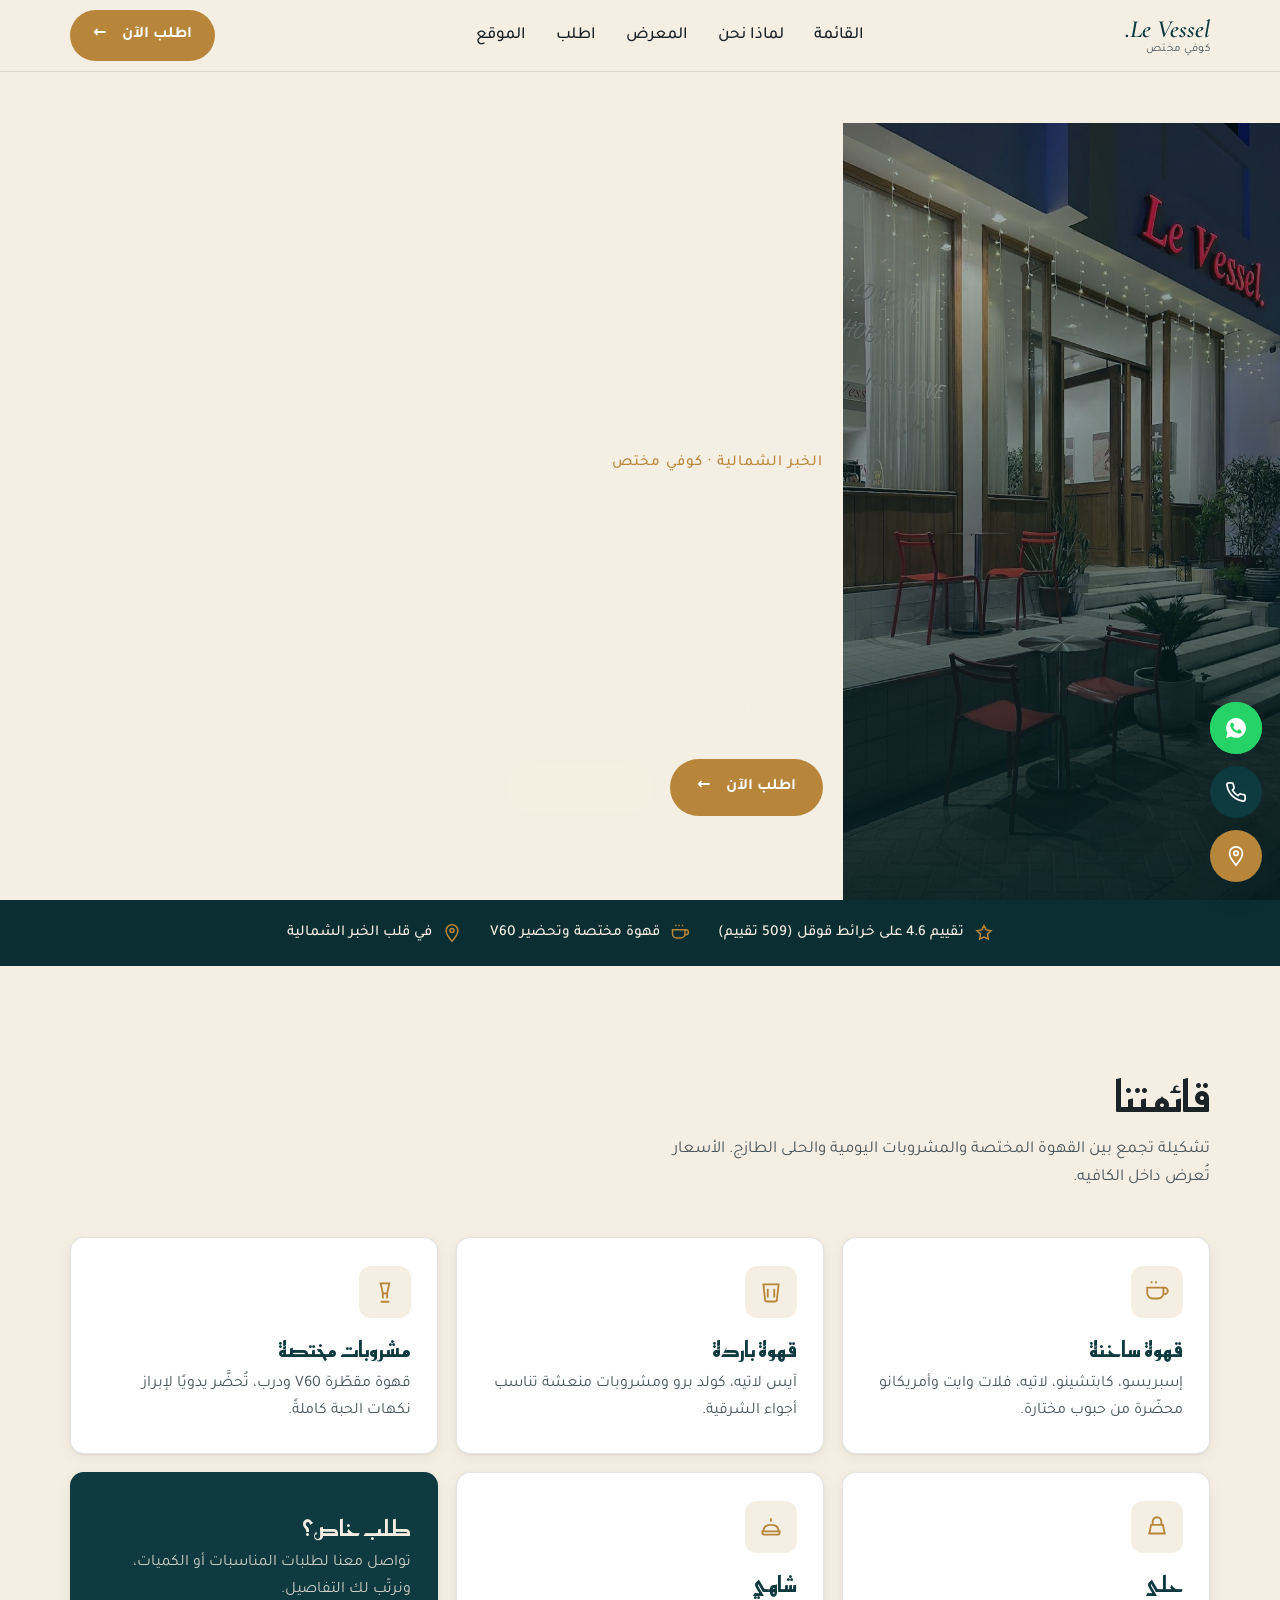
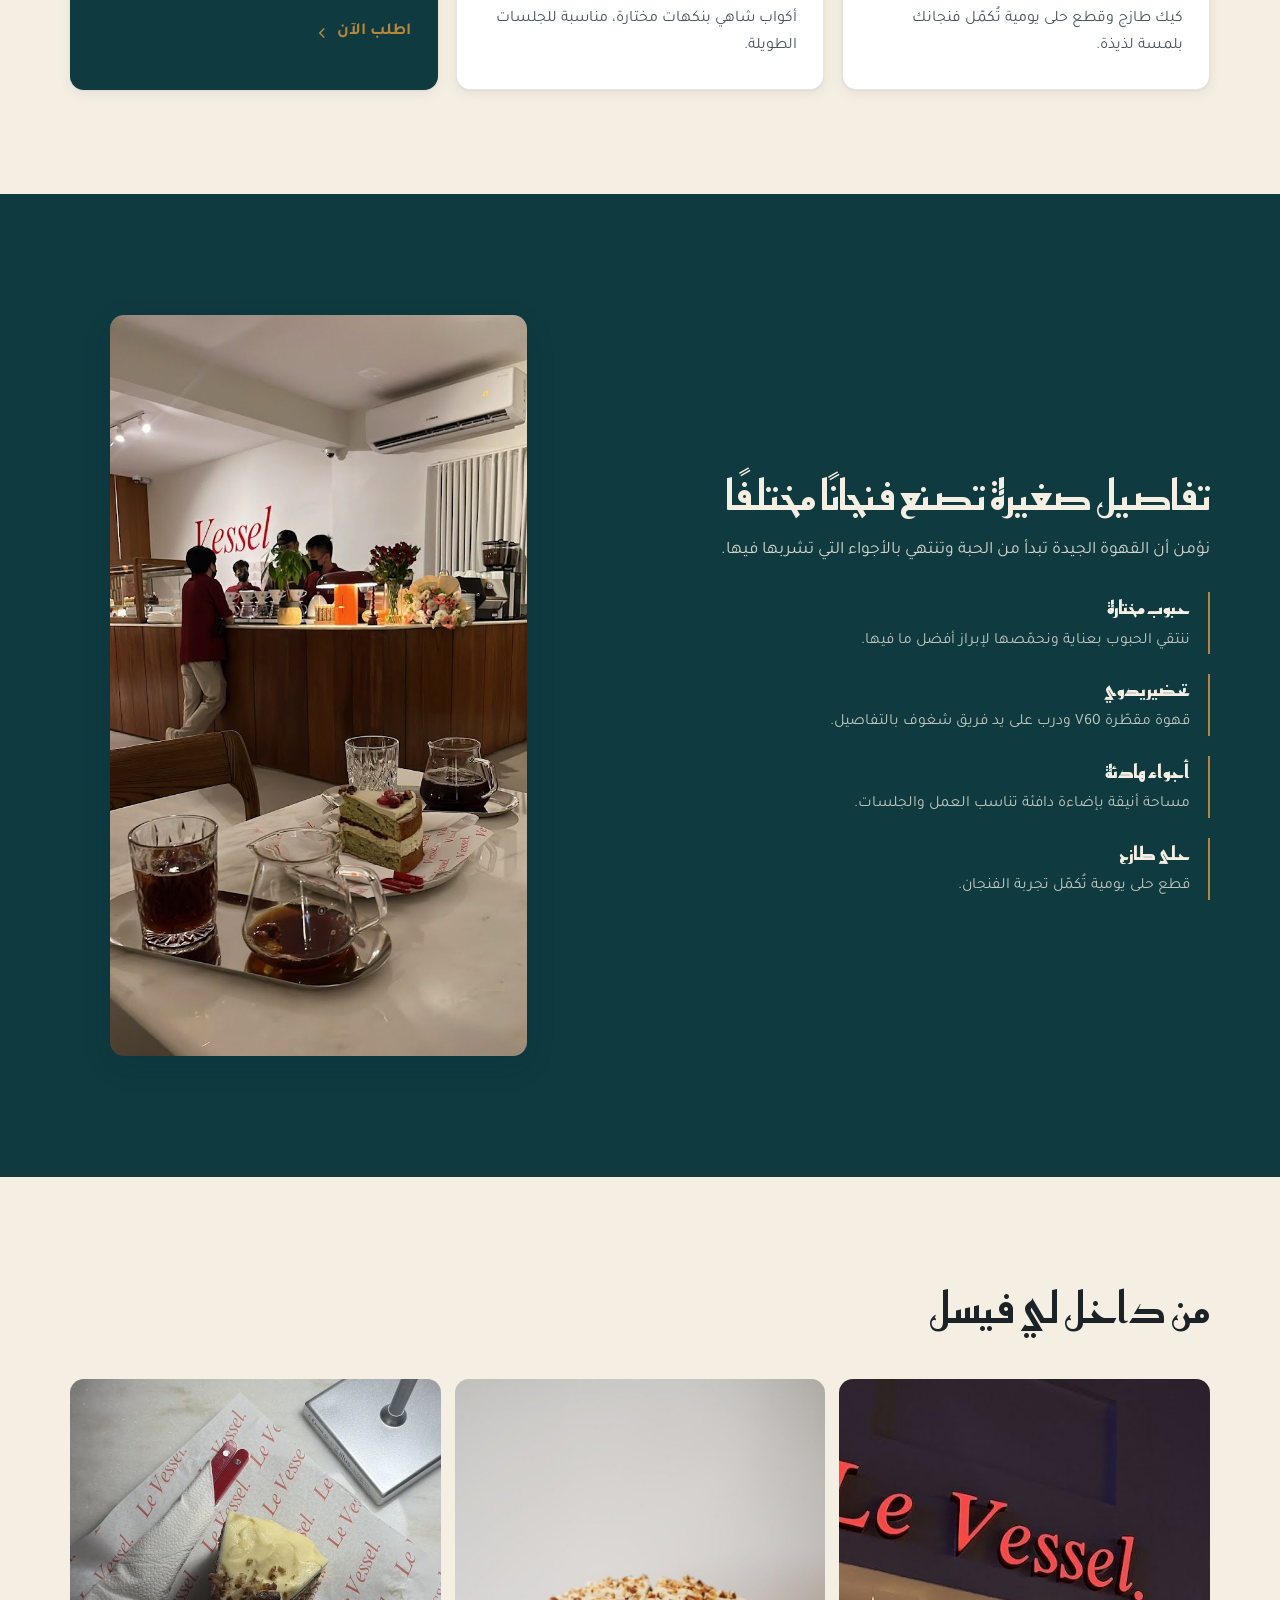
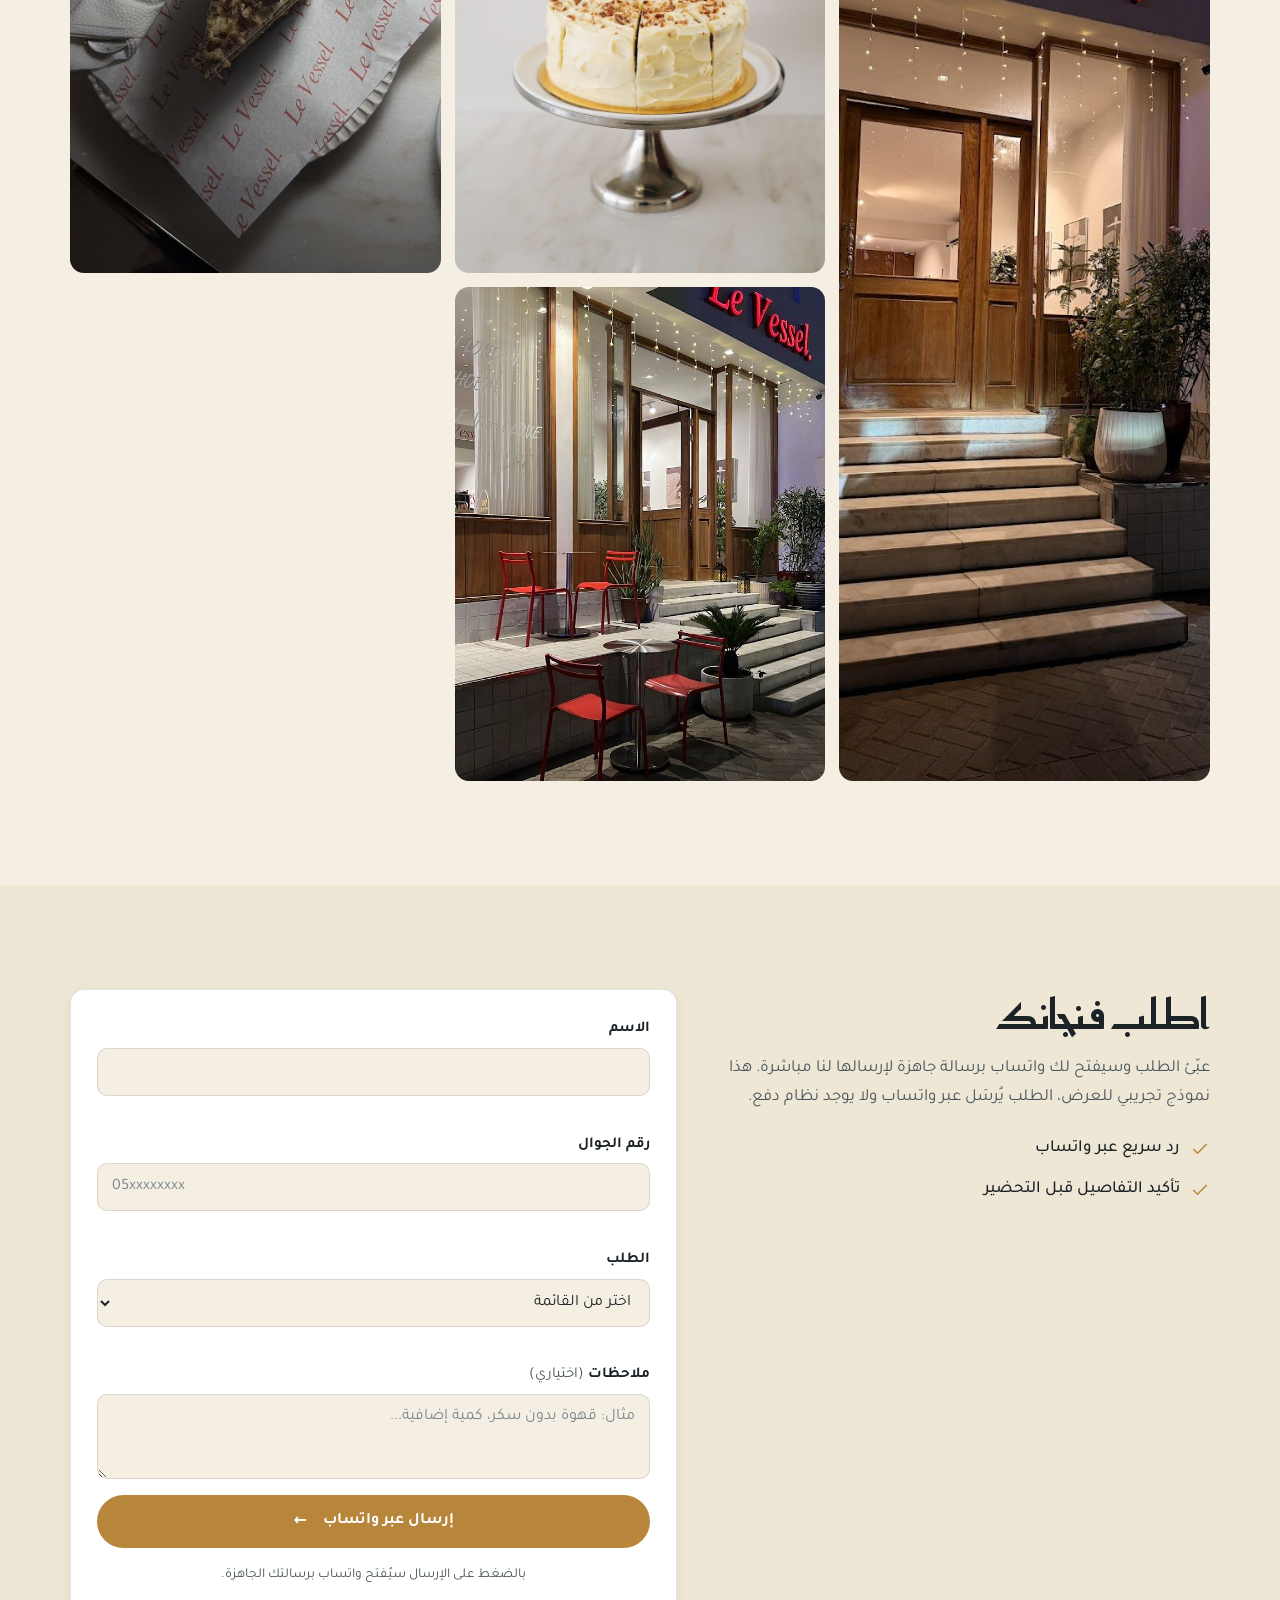
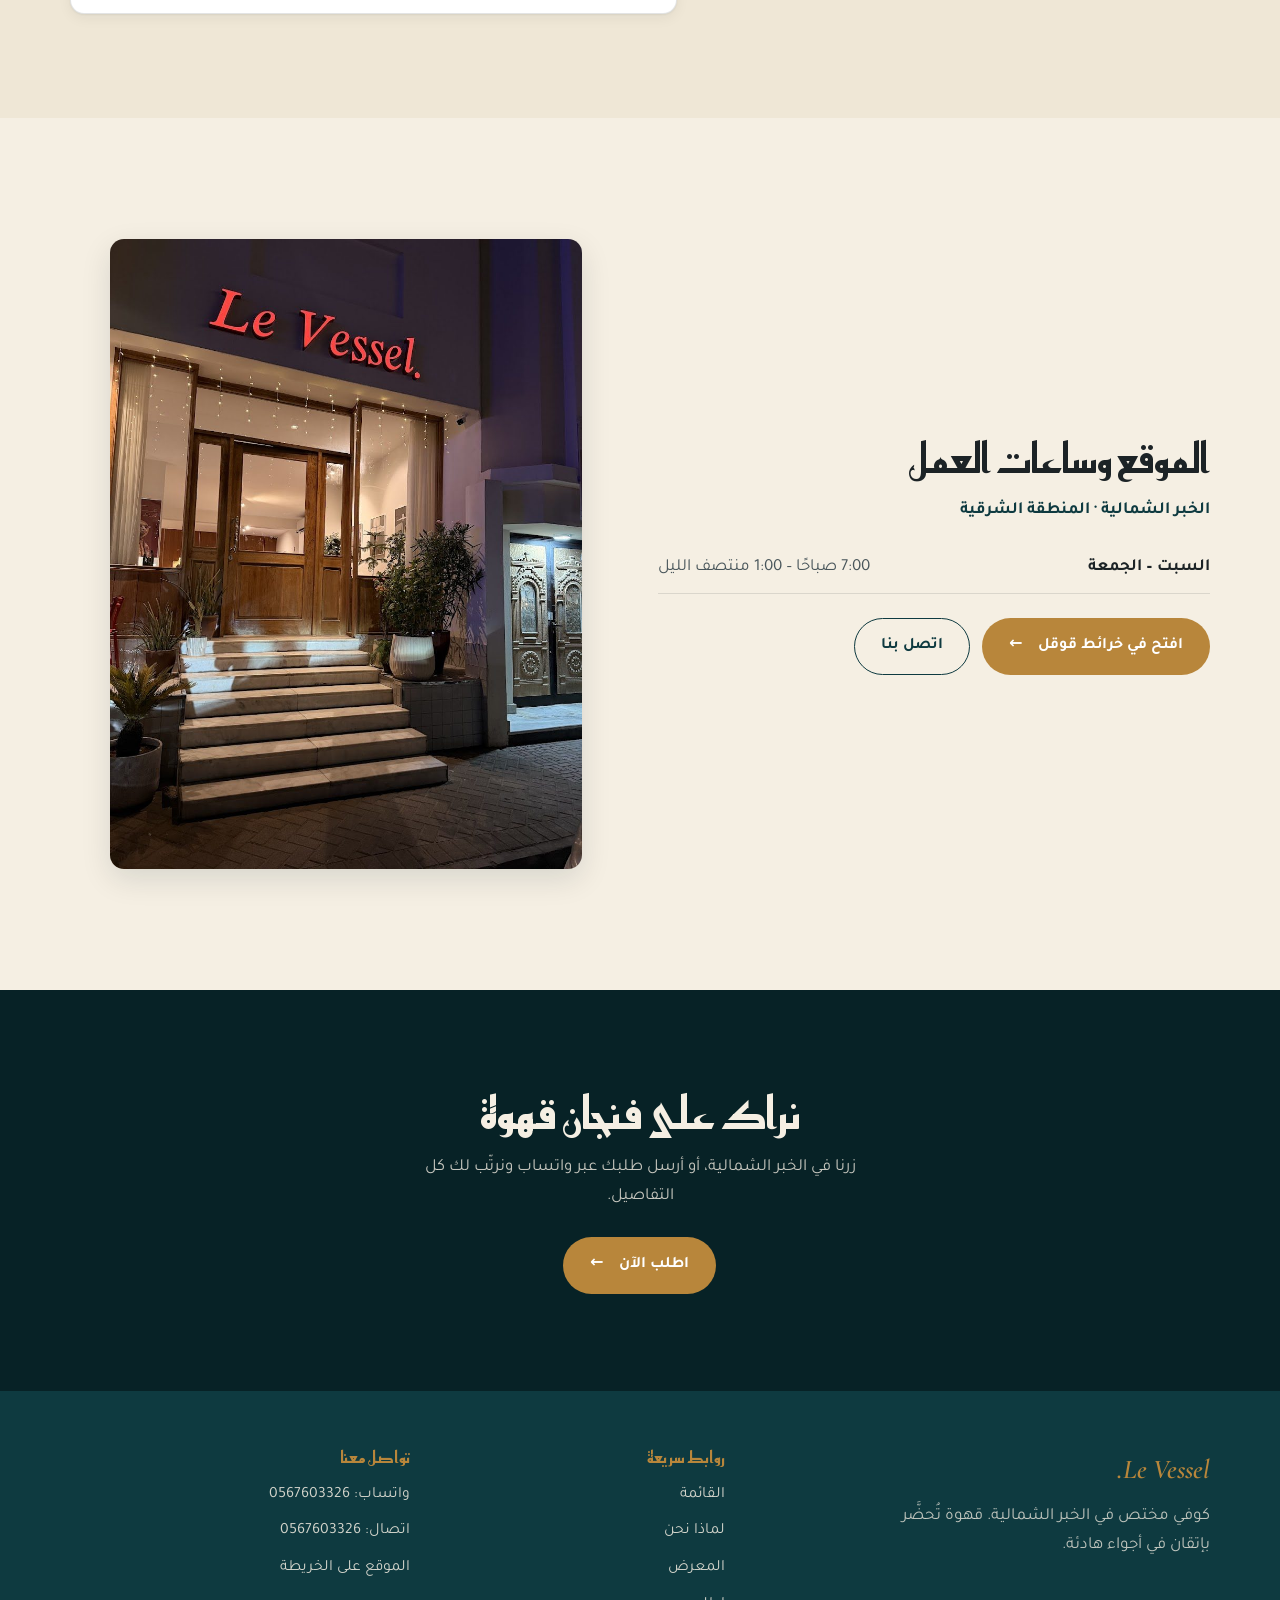
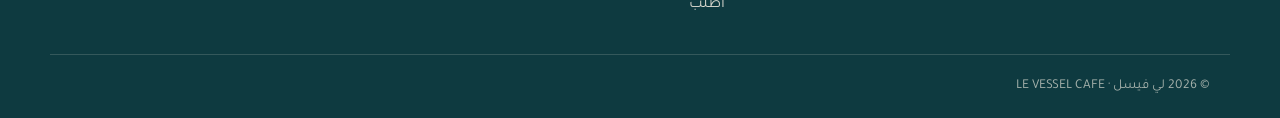
==== commit cd89213d: "Add cinematic + premium motion: Ken Burns hero (video-like), drifting light, scroll progress, magnet" ====
--- a/index.html
+++ b/index.html
@@ -26,6 +26,7 @@
 <link rel="preconnect" href="https://fonts.gstatic.com" crossorigin />
 <link href="https://fonts.googleapis.com/css2?family=Reem+Kufi:wght@500;600;700&family=Tajawal:wght@400;500;700&family=Cormorant+Garamond:ital,wght@0,500;0,600;1,500&display=swap" rel="stylesheet" />
 <link rel="stylesheet" href="assets/css/style.css" />
+<link rel="stylesheet" href="assets/css/motion.css" />
 
 <script type="application/ld+json">
 {
@@ -391,5 +392,6 @@
 <div class="toast" id="toast" role="status" aria-live="polite"></div>
 
 <script src="assets/js/main.js"></script>
+<script src="assets/js/motion.js" defer></script>
 </body>
 </html>
--- a/assets/css/motion.css
+++ b/assets/css/motion.css
@@ -0,0 +1,37 @@
+/* le-vessel-cafe — Premium + cinematic motion layer (additive, brand-tuned).
+   Loaded after style.css. Non-breaking; respects reduced-motion. */
+
+#mo-prog{position:fixed;top:0;inset-inline:0;height:3px;z-index:1200;transform-origin:right;transform:scaleX(0);pointer-events:none;will-change:transform;background:var(--brass);background:linear-gradient(90deg,var(--brass),color-mix(in srgb,var(--brass),#ffffff 45%));}
+
+/* ---- cinematic hero: slow Ken Burns + drifting light (video-like motion) ---- */
+.hero-media{position:relative;overflow:hidden;}
+.hero-media img{animation:mo-kenburns 26s ease-in-out infinite alternate;will-change:transform;}
+@keyframes mo-kenburns{0%{transform:scale(1.06) translate(0,0)}100%{transform:scale(1.17) translate(-1.6%,-1.3%)}}
+.hero-media::after{content:"";position:absolute;inset:0;z-index:2;pointer-events:none;mix-blend-mode:soft-light;background:radial-gradient(60% 50% at 28% 18%,rgba(255,255,255,.16),transparent 62%);animation:mo-glow 11s ease-in-out infinite alternate;}
+@keyframes mo-glow{0%{transform:translate(0,0)}100%{transform:translate(9%,7%)}}
+
+/* ---- primary button: arrow + lift (magnetic via JS) ---- */
+.btn-primary{position:relative;will-change:transform;transition:transform .3s var(--ease-out),box-shadow .3s var(--ease-out),background .3s;}
+.btn-primary::after{content:"\2190";display:inline-block;margin-inline-start:8px;transition:transform .35s var(--ease-out);}
+.btn-primary:hover{transform:translateY(-3px);box-shadow:0 16px 32px -14px rgba(0,0,0,.3);}
+.btn-primary:hover::after{transform:translateX(-6px);}
+.btn-ghost:hover,.btn-ghost-light:hover{transform:translateY(-3px);}
+
+/* ---- menu cards: accent top-line draw + lift ---- */
+.menu-card{position:relative;overflow:hidden;transition:transform .4s var(--ease-out),box-shadow .4s var(--ease-out);}
+.menu-card::before{content:"";position:absolute;top:0;inset-inline:0;height:3px;background:var(--brass);transform:scaleX(0);transform-origin:right;transition:transform .45s var(--ease-out);}
+.menu-card:hover{transform:translateY(-5px);}
+.menu-card:hover::before{transform:scaleX(1);}
+
+/* ---- enhance existing WhatsApp FAB with pulse halo ---- */
+.fab-wa{position:relative;}
+.fab-wa::before{content:"";position:absolute;inset:0;border-radius:inherit;background:#25D366;z-index:-1;animation:mo-pulse 2.4s ease-out infinite;}
+@keyframes mo-pulse{0%{transform:scale(1);opacity:.5}70%,100%{transform:scale(1.85);opacity:0}}
+
+@media (prefers-reduced-motion:reduce){
+  #mo-prog{display:none;}
+  .hero-media img{animation:none;}
+  .hero-media::after{animation:none;display:none;}
+  .btn-primary::after{transition:none;}
+  .fab-wa::before{animation:none;}
+}
